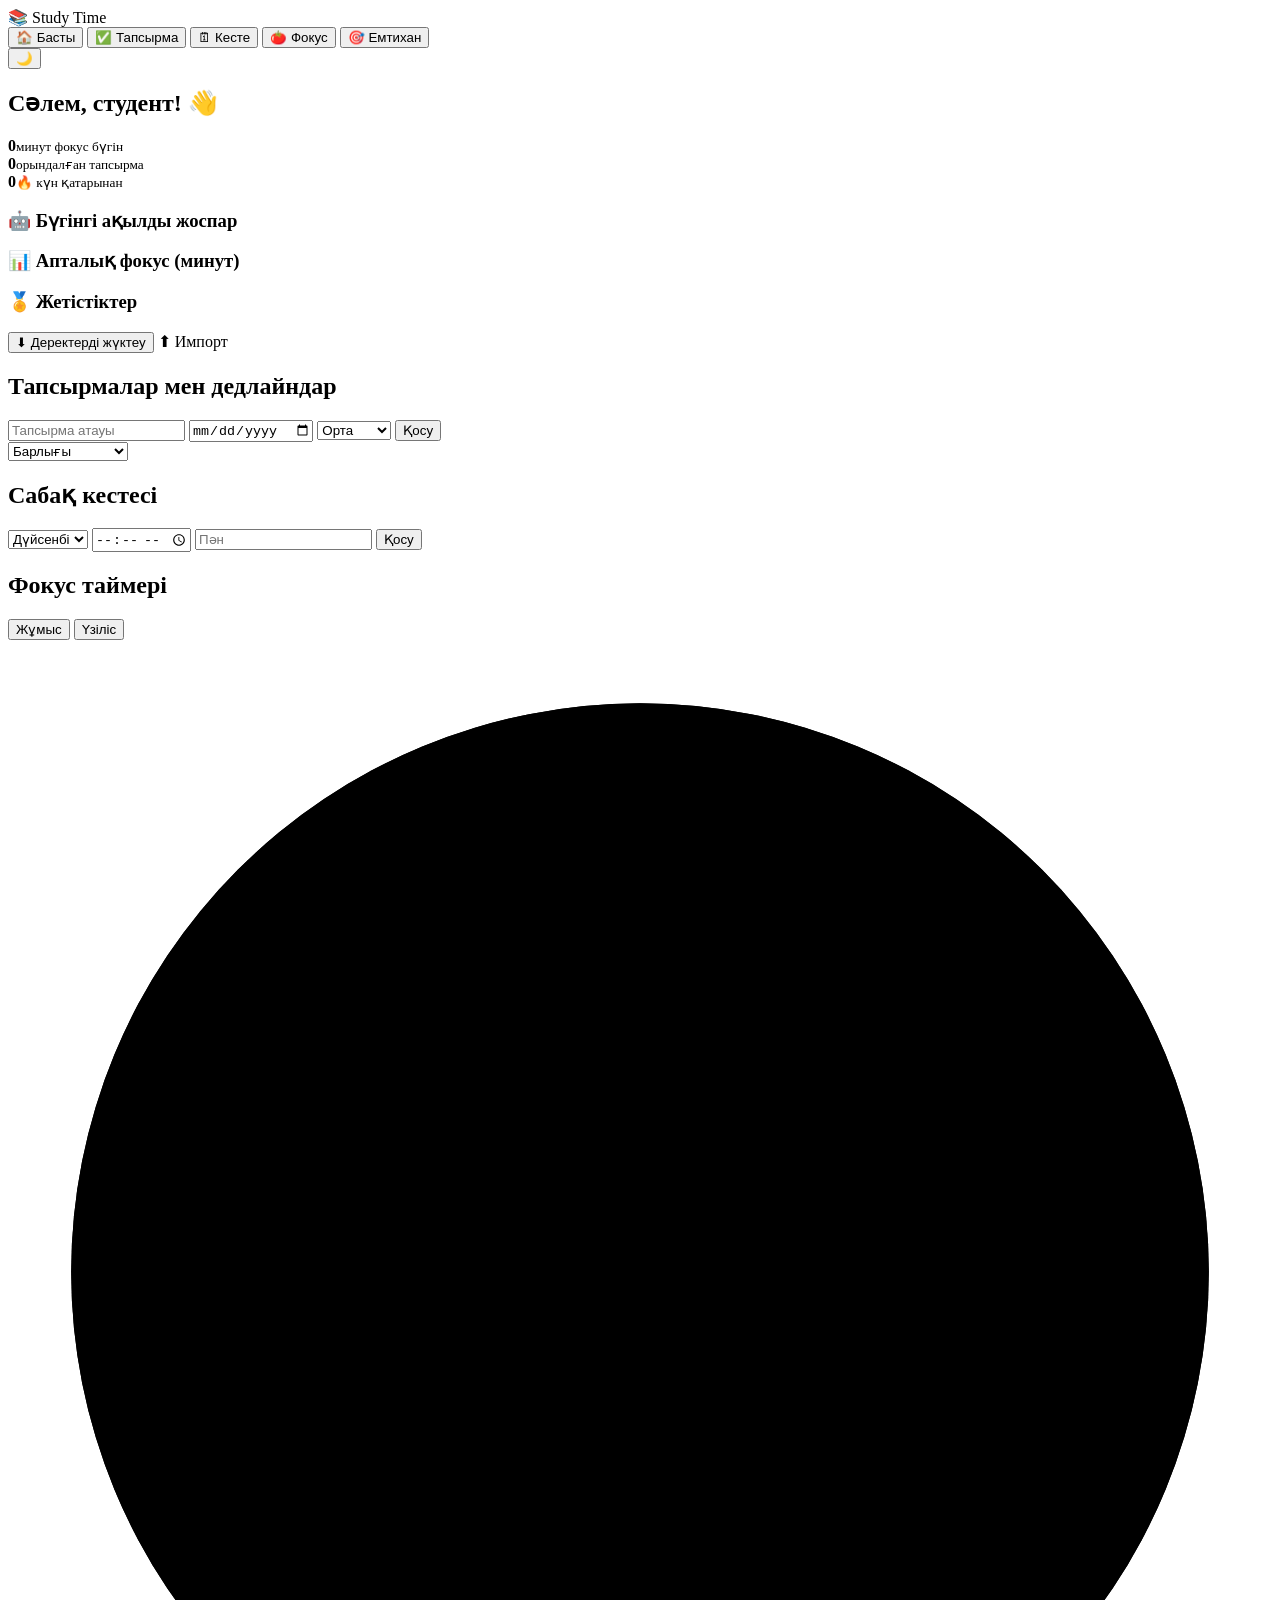
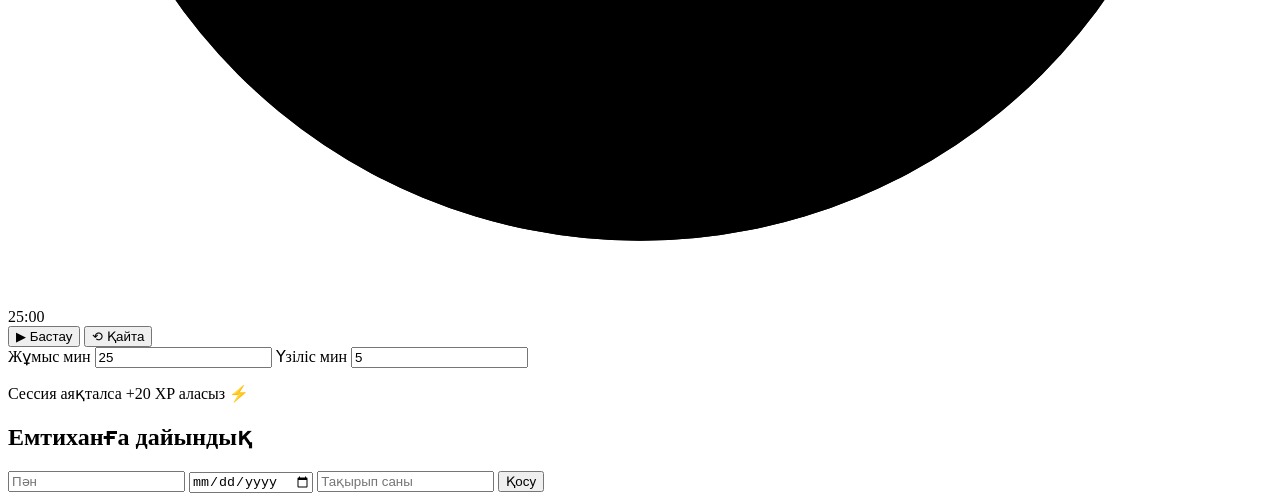
==== index (1).html @ 3151a00f "Add files via upload" ====
<!DOCTYPE html>
<html lang="kk">
<head>
<meta charset="UTF-8">
<meta name="viewport" content="width=device-width, initial-scale=1">
<title>Study Time 📚</title>
<link rel="stylesheet" href="style.css">
</head>
<body>
<aside>
  <div class="logo">📚 Study Time</div>
  <nav>
    <button data-t="home" class="on">🏠 <span>Басты</span></button>
    <button data-t="tasks">✅ <span>Тапсырма</span></button>
    <button data-t="sched">🗓 <span>Кесте</span></button>
    <button data-t="focus">🍅 <span>Фокус</span></button>
    <button data-t="exams">🎯 <span>Емтихан</span></button>
  </nav>
  <button id="theme" class="ghost">🌙</button>
</aside>

<main>
  <!-- Басты бет -->
  <section id="home" class="tab on">
    <div class="card hero">
      <div><h2>Сәлем, студент! 👋</h2><p id="lvl"></p></div>
      <div class="bar"><div id="xpbar"></div></div>
    </div>
    <div class="stats">
      <div class="card"><b id="sFocus">0</b><small>минут фокус бүгін</small></div>
      <div class="card"><b id="sDone">0</b><small>орындалған тапсырма</small></div>
      <div class="card"><b id="sStreak">0</b><small>🔥 күн қатарынан</small></div>
    </div>
    <div class="card"><h3>🤖 Бүгінгі ақылды жоспар</h3><ul id="plan"></ul></div>
    <div class="card"><h3>📊 Апталық фокус (минут)</h3><div id="chart"></div></div>
    <div class="card"><h3>🏅 Жетістіктер</h3><div id="badges"></div></div>
    <div class="row">
      <button id="exp" class="ghost">⬇ Деректерді жүктеу</button>
      <label class="btn ghost">⬆ Импорт<input type="file" id="imp" accept=".json" hidden></label>
    </div>
  </section>

  <!-- Тапсырмалар -->
  <section id="tasks" class="tab">
    <div class="card">
      <h2>Тапсырмалар мен дедлайндар</h2>
      <div class="row">
        <input id="tTitle" placeholder="Тапсырма атауы">
        <input id="tDate" type="date">
        <select id="tPrio"><option value="h">Жоғары</option><option value="m" selected>Орта</option><option value="l">Төмен</option></select>
        <button id="addTask">Қосу</button>
      </div>
      <select id="filter"><option value="all">Барлығы</option><option value="active">Орындалмаған</option><option value="done">Орындалған</option></select>
      <ul id="taskList"></ul>
    </div>
  </section>

  <!-- Кесте -->
  <section id="sched" class="tab">
    <div class="card">
      <h2>Сабақ кестесі</h2>
      <div class="row">
        <select id="sDay"><option>Дүйсенбі</option><option>Сейсенбі</option><option>Сәрсенбі</option><option>Бейсенбі</option><option>Жұма</option><option>Сенбі</option></select>
        <input id="sTime" type="time">
        <input id="sSub" placeholder="Пән">
        <button id="addLes">Қосу</button>
      </div>
      <div id="grid"></div>
    </div>
  </section>

  <!-- Фокус -->
  <section id="focus" class="tab">
    <div class="card center">
      <h2>Фокус таймері</h2>
      <div class="row center">
        <button class="mode on" data-m="w">Жұмыс</button>
        <button class="mode" data-m="b">Үзіліс</button>
      </div>
      <div class="ringbox">
        <svg viewBox="0 0 200 200"><circle class="rbg" cx="100" cy="100" r="90"/><circle id="ring" cx="100" cy="100" r="90" transform="rotate(-90 100 100)"/></svg>
        <div id="timer">25:00</div>
      </div>
      <div class="row center">
        <button id="start">▶ Бастау</button>
        <button id="reset" class="ghost">⟲ Қайта</button>
      </div>
      <div class="row center">
        <label>Жұмыс мин <input id="wMin" type="number" min="1" value="25"></label>
        <label>Үзіліс мин <input id="bMin" type="number" min="1" value="5"></label>
      </div>
      <p class="muted">Сессия аяқталса +20 XP аласыз ⚡</p>
    </div>
  </section>

  <!-- Емтихан -->
  <section id="exams" class="tab">
    <div class="card">
      <h2>Емтиханға дайындық</h2>
      <div class="row">
        <input id="eSub" placeholder="Пән">
        <input id="eDate" type="date">
        <input id="eTop" type="number" min="1" placeholder="Тақырып саны">
        <button id="addExam">Қосу</button>
      </div>
      <div id="examList"></div>
    </div>
  </section>
</main>
<div id="toast"></div>
<script src="script.js"></script>
</body>
</html>
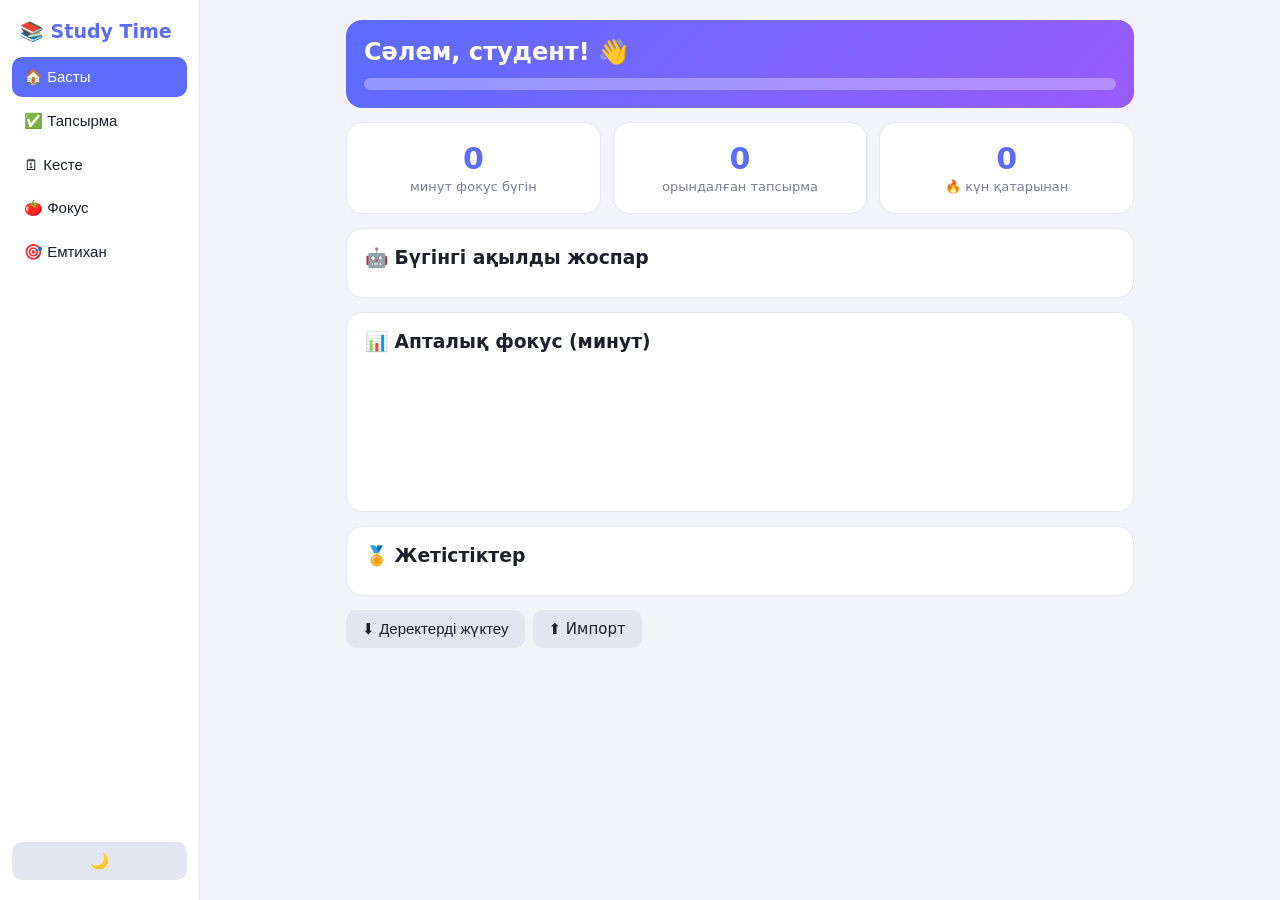
==== commit ab13521a: "Add files via upload" ====
--- a/index (1).html
+++ b/index (1).html
@@ -4,7 +4,7 @@
 <meta charset="UTF-8">
 <meta name="viewport" content="width=device-width, initial-scale=1">
 <title>Study Time 📚</title>
-<link rel="stylesheet" href="style.css">
+<link rel="stylesheet" href="app.css">
 </head>
 <body>
 <aside>
@@ -108,6 +108,6 @@
   </section>
 </main>
 <div id="toast"></div>
-<script src="script.js"></script>
+<script src="app.js"></script>
 </body>
 </html>
--- a/app.css
+++ b/app.css
@@ -0,0 +1,40 @@
+:root{--bg:#f3f4fa;--card:#fff;--tx:#1d1f2b;--mu:#7b7f93;--pr:#5b6cff;--br:#e3e5f1;--ok:#34c47c;--bad:#e5484d}
+[data-theme=dark]{--bg:#12141d;--card:#1c1f2e;--tx:#eceefb;--mu:#8e93ad;--br:#2b2f45}
+*{box-sizing:border-box;margin:0;padding:0}
+body{font-family:system-ui,sans-serif;background:var(--bg);color:var(--tx);display:flex;min-height:100vh}
+aside{width:200px;background:var(--card);border-right:1px solid var(--br);padding:20px 12px;display:flex;flex-direction:column;gap:14px;position:sticky;top:0;height:100vh}
+.logo{font-weight:800;font-size:19px;color:var(--pr);padding:0 8px}
+nav{display:flex;flex-direction:column;gap:4px;flex:1}
+nav button{background:none;color:var(--tx);text-align:left;padding:11px 12px}
+nav button.on{background:var(--pr);color:#fff}
+main{flex:1;max-width:820px;margin:0 auto;padding:20px 16px 90px}
+.tab{display:none;flex-direction:column;gap:14px}.tab.on{display:flex}
+.card{background:var(--card);border:1px solid var(--br);border-radius:16px;padding:18px}
+.hero{background:linear-gradient(135deg,#5b6cff,#9a5bff);color:#fff;border:0}
+.hero .bar{background:rgba(255,255,255,.3);margin-top:12px}
+h2{margin-bottom:12px}h3{margin-bottom:10px}
+.stats{display:grid;grid-template-columns:repeat(3,1fr);gap:12px}
+.stats .card{text-align:center}.stats b{display:block;font-size:30px;color:var(--pr)}
+small,.muted{color:var(--mu);font-size:13px}
+.row{display:flex;gap:8px;flex-wrap:wrap;margin-bottom:12px}.row.center{justify-content:center;align-items:center}
+input,select{padding:10px;border:1px solid var(--br);border-radius:10px;background:var(--bg);color:var(--tx);font-size:15px;flex:1;min-width:110px}
+button,.btn{padding:10px 16px;border:0;border-radius:10px;background:var(--pr);color:#fff;font-size:15px;cursor:pointer}
+button.ghost,.btn.ghost,.mode{background:var(--br);color:var(--tx)}.mode.on{background:var(--pr);color:#fff}
+.btn{display:inline-block}
+.bar{height:12px;background:var(--br);border-radius:99px;overflow:hidden}.bar div{height:100%;background:var(--ok);width:0;transition:width .4s}
+ul{list-style:none}li{display:flex;align-items:center;gap:10px;padding:10px 4px;border-bottom:1px solid var(--br)}
+li span{flex:1}li.done span{text-decoration:line-through;color:var(--mu)}li input[type=checkbox]{flex:none;min-width:0;width:18px;height:18px}
+.p{font-style:normal;font-size:12px;padding:2px 8px;border-radius:99px;background:var(--br)}.p.h{background:#ffe0e1;color:var(--bad)}.p.m{background:#fff1d6;color:#b7791f}.p.l{background:#dcf5e8;color:#1f8a55}
+.late{color:var(--bad);font-weight:700}.x{background:none;color:var(--bad);padding:4px 8px}
+#chart{display:flex;gap:10px;align-items:flex-end;height:130px}.col{flex:1;height:100%;display:flex;flex-direction:column;justify-content:flex-end;align-items:center;gap:4px}
+.col .bar2{width:100%;background:var(--pr);border-radius:6px 6px 0 0;min-height:3px;transition:height .4s}
+#badges{display:flex;flex-wrap:wrap;gap:8px}.b{padding:6px 12px;border-radius:99px;background:var(--br);opacity:.45;font-size:14px}.b.on{opacity:1;background:#fff1d6;color:#8a5a00}
+#grid{display:grid;grid-template-columns:repeat(auto-fit,minmax(190px,1fr));gap:10px}
+.day{background:var(--bg);border-radius:12px;padding:12px}.day h4{color:var(--pr);margin-bottom:6px}.les{display:flex;justify-content:space-between;font-size:14px;padding:3px 0}
+.center{text-align:center}.ringbox{position:relative;width:240px;margin:18px auto}
+#ring{fill:none;stroke:var(--pr);stroke-width:10;stroke-linecap:round;stroke-dasharray:565.5;stroke-dashoffset:0;transition:stroke-dashoffset .3s linear}.rbg{fill:none;stroke:var(--br);stroke-width:10}
+#timer{position:absolute;inset:0;display:flex;align-items:center;justify-content:center;font-size:52px;font-weight:700;font-variant-numeric:tabular-nums}
+label{display:flex;align-items:center;gap:6px;font-size:14px}label input{width:70px;min-width:0;flex:none}
+.ex{background:var(--bg);border-radius:12px;padding:14px;margin-bottom:10px}.ex .t{display:flex;justify-content:space-between;align-items:center;margin-bottom:8px}.ex .row{margin:10px 0 0;align-items:center}
+#toast{position:fixed;bottom:80px;left:50%;transform:translate(-50%,20px);background:#1d1f2b;color:#fff;padding:10px 18px;border-radius:99px;opacity:0;transition:.3s;pointer-events:none}#toast.show{opacity:1;transform:translate(-50%,0)}
+@media(max-width:700px){body{flex-direction:column}aside{width:100%;height:auto;position:fixed;bottom:0;top:auto;z-index:5;flex-direction:row;padding:6px;border-top:1px solid var(--br)}.logo,nav span{display:none}nav{flex-direction:row;justify-content:space-around}nav button{padding:10px 14px;font-size:20px}#theme{padding:8px}}
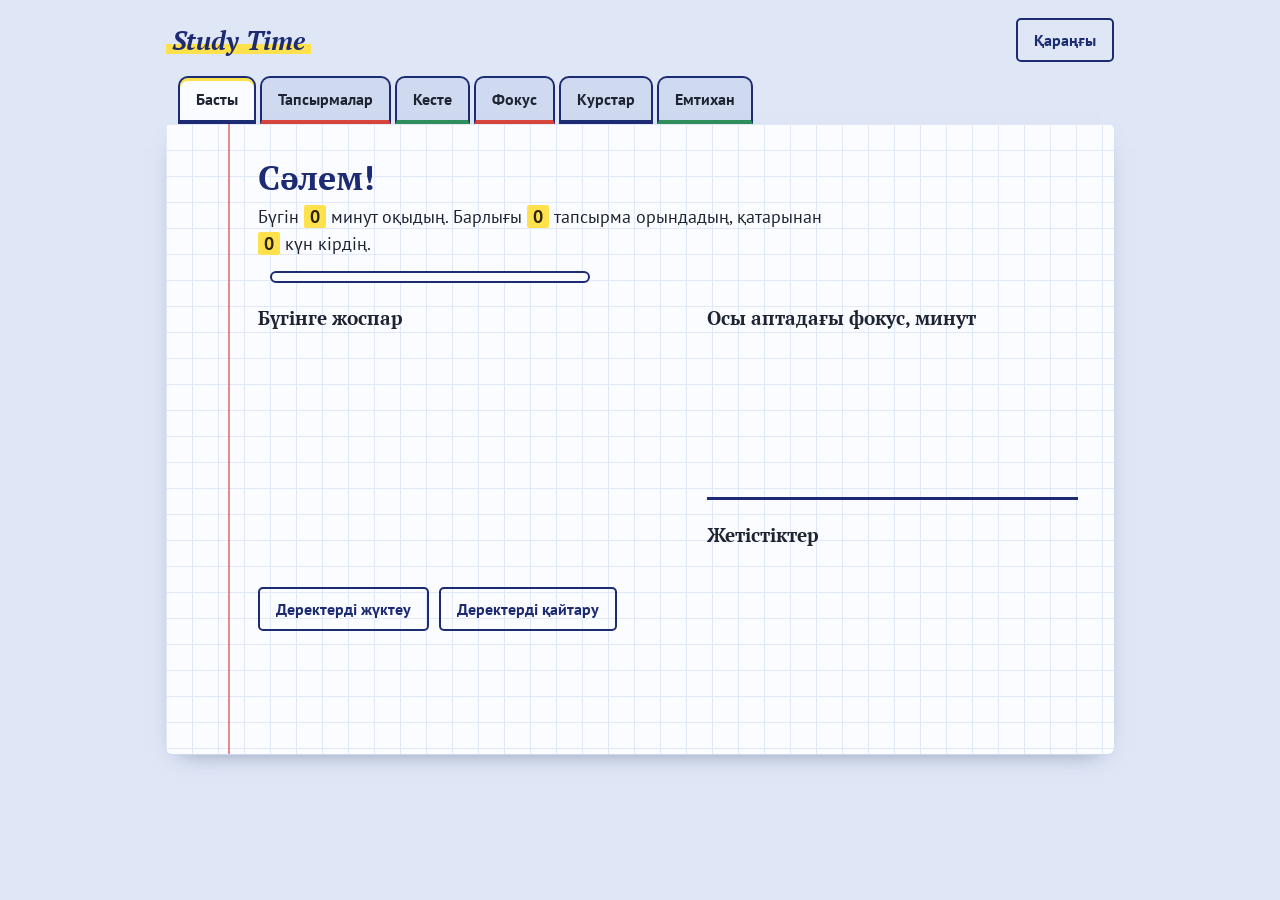
==== commit 251e506f: "Add files via upload" ====
--- a/index (1).html
+++ b/index (1).html
@@ -3,62 +3,65 @@
 <head>
 <meta charset="UTF-8">
 <meta name="viewport" content="width=device-width, initial-scale=1">
-<title>Study Time 📚</title>
+<title>Study Time</title>
+<link href="https://fonts.googleapis.com/css2?family=PT+Sans:wght@400;700&family=PT+Serif:ital,wght@0,700;1,700&display=swap" rel="stylesheet">
 <link rel="stylesheet" href="app.css">
 </head>
 <body>
-<aside>
-  <div class="logo">📚 Study Time</div>
+<div class="desk">
+  <header class="top">
+    <div class="logo">Study Time</div>
+    <button id="theme" class="ghost">Қараңғы</button>
+  </header>
   <nav>
-    <button data-t="home" class="on">🏠 <span>Басты</span></button>
-    <button data-t="tasks">✅ <span>Тапсырма</span></button>
-    <button data-t="sched">🗓 <span>Кесте</span></button>
-    <button data-t="focus">🍅 <span>Фокус</span></button>
-    <button data-t="exams">🎯 <span>Емтихан</span></button>
+    <button data-t="home" class="on">Басты</button>
+    <button data-t="tasks">Тапсырмалар</button>
+    <button data-t="sched">Кесте</button>
+    <button data-t="focus">Фокус</button>
+    <button data-t="courses">Курстар</button>
+    <button data-t="exams">Емтихан</button>
   </nav>
-  <button id="theme" class="ghost">🌙</button>
-</aside>
 
-<main>
-  <!-- Басты бет -->
-  <section id="home" class="tab on">
-    <div class="card hero">
-      <div><h2>Сәлем, студент! 👋</h2><p id="lvl"></p></div>
-      <div class="bar"><div id="xpbar"></div></div>
-    </div>
-    <div class="stats">
-      <div class="card"><b id="sFocus">0</b><small>минут фокус бүгін</small></div>
-      <div class="card"><b id="sDone">0</b><small>орындалған тапсырма</small></div>
-      <div class="card"><b id="sStreak">0</b><small>🔥 күн қатарынан</small></div>
-    </div>
-    <div class="card"><h3>🤖 Бүгінгі ақылды жоспар</h3><ul id="plan"></ul></div>
-    <div class="card"><h3>📊 Апталық фокус (минут)</h3><div id="chart"></div></div>
-    <div class="card"><h3>🏅 Жетістіктер</h3><div id="badges"></div></div>
-    <div class="row">
-      <button id="exp" class="ghost">⬇ Деректерді жүктеу</button>
-      <label class="btn ghost">⬆ Импорт<input type="file" id="imp" accept=".json" hidden></label>
-    </div>
-  </section>
+  <main class="sheet">
+    <section id="home" class="tab on">
+      <p class="date" id="today"></p>
+      <h1 id="hello">Сәлем!</h1>
+      <p class="sum">Бүгін <b id="sFocus">0</b> минут оқыдың. Барлығы <b id="sDone">0</b> тапсырма орындадың, қатарынан <b id="sStreak">0</b> күн кірдің.</p>
+      <div class="lvlrow"><span id="lvl"></span><div class="bar"><div id="xpbar"></div></div></div>
+      <div class="cols">
+        <div>
+          <h2>Бүгінге жоспар</h2>
+          <ul id="plan"></ul>
+        </div>
+        <div>
+          <h2>Осы аптадағы фокус, минут</h2>
+          <div id="chart"></div>
+          <h2>Жетістіктер</h2>
+          <div id="badges"></div>
+        </div>
+      </div>
+      <div class="row foot">
+        <button id="exp" class="ghost">Деректерді жүктеу</button>
+        <label class="btn ghost">Деректерді қайтару<input type="file" id="imp" accept=".json" hidden></label>
+      </div>
+    </section>
 
-  <!-- Тапсырмалар -->
-  <section id="tasks" class="tab">
-    <div class="card">
-      <h2>Тапсырмалар мен дедлайндар</h2>
+    <section id="tasks" class="tab">
+      <h1>Тапсырмалар</h1>
+      <p class="muted">Дедлайны бар істерді осында жаз, орындалғанын белгіле.</p>
       <div class="row">
-        <input id="tTitle" placeholder="Тапсырма атауы">
+        <input id="tTitle" placeholder="Не істеу керек?">
         <input id="tDate" type="date">
         <select id="tPrio"><option value="h">Жоғары</option><option value="m" selected>Орта</option><option value="l">Төмен</option></select>
         <button id="addTask">Қосу</button>
       </div>
       <select id="filter"><option value="all">Барлығы</option><option value="active">Орындалмаған</option><option value="done">Орындалған</option></select>
       <ul id="taskList"></ul>
-    </div>
-  </section>
+    </section>
 
-  <!-- Кесте -->
-  <section id="sched" class="tab">
-    <div class="card">
-      <h2>Сабақ кестесі</h2>
+    <section id="sched" class="tab">
+      <h1>Сабақ кестесі</h1>
+      <p class="muted">Күнді, уақытты және пәнді таңдап кестеге қос.</p>
       <div class="row">
         <select id="sDay"><option>Дүйсенбі</option><option>Сейсенбі</option><option>Сәрсенбі</option><option>Бейсенбі</option><option>Жұма</option><option>Сенбі</option></select>
         <input id="sTime" type="time">
@@ -66,13 +69,11 @@
         <button id="addLes">Қосу</button>
       </div>
       <div id="grid"></div>
-    </div>
-  </section>
+    </section>
 
-  <!-- Фокус -->
-  <section id="focus" class="tab">
-    <div class="card center">
-      <h2>Фокус таймері</h2>
+    <section id="focus" class="tab">
+      <h1>Фокус</h1>
+      <p class="muted">Бір сессия аяқталса, 20 XP аласың.</p>
       <div class="row center">
         <button class="mode on" data-m="w">Жұмыс</button>
         <button class="mode" data-m="b">Үзіліс</button>
@@ -86,17 +87,20 @@
         <button id="reset" class="ghost">⟲ Қайта</button>
       </div>
       <div class="row center">
-        <label>Жұмыс мин <input id="wMin" type="number" min="1" value="25"></label>
-        <label>Үзіліс мин <input id="bMin" type="number" min="1" value="5"></label>
+        <label>Жұмыс, мин <input id="wMin" type="number" min="1" value="25"></label>
+        <label>Үзіліс, мин <input id="bMin" type="number" min="1" value="5"></label>
       </div>
-      <p class="muted">Сессия аяқталса +20 XP аласыз ⚡</p>
-    </div>
-  </section>
+    </section>
 
-  <!-- Емтихан -->
-  <section id="exams" class="tab">
-    <div class="card">
-      <h2>Емтиханға дайындық</h2>
+    <section id="courses" class="tab">
+      <h1>Тіл курстары</h1>
+      <p class="muted">Тілді таңда, сөздерді карточкамен үйрен, сосын тест тапсыр.</p>
+      <div id="courseView"></div>
+    </section>
+
+    <section id="exams" class="tab">
+      <h1>Емтиханға дайындық</h1>
+      <p class="muted">Тақырып санын жаз, әр үйренген тақырыпты белгіле.</p>
       <div class="row">
         <input id="eSub" placeholder="Пән">
         <input id="eDate" type="date">
@@ -104,9 +108,9 @@
         <button id="addExam">Қосу</button>
       </div>
       <div id="examList"></div>
-    </div>
-  </section>
-</main>
+    </section>
+  </main>
+</div>
 <div id="toast"></div>
 <script src="app.js"></script>
 </body>
--- a/app.css
+++ b/app.css
@@ -1,40 +1,66 @@
-:root{--bg:#f3f4fa;--card:#fff;--tx:#1d1f2b;--mu:#7b7f93;--pr:#5b6cff;--br:#e3e5f1;--ok:#34c47c;--bad:#e5484d}
-[data-theme=dark]{--bg:#12141d;--card:#1c1f2e;--tx:#eceefb;--mu:#8e93ad;--br:#2b2f45}
+:root{--desk:#dfe7f7;--paper:#fbfcff;--grid:#e1e9f8;--line:#cfdaf0;--ink:#1d2b73;--on:#fff;--text:#1f2433;--pencil:#667089;--hl:#ffe14d;--red:#d8453d;--green:#2f8f5b}
+[data-theme=dark]{--desk:#0a0f1d;--paper:#111a2e;--grid:#1a2745;--line:#26335a;--ink:#a9bcff;--on:#0a0f1d;--text:#e8ecfa;--pencil:#8c95b0;--red:#ff7a70;--green:#5fd29a}
 *{box-sizing:border-box;margin:0;padding:0}
-body{font-family:system-ui,sans-serif;background:var(--bg);color:var(--tx);display:flex;min-height:100vh}
-aside{width:200px;background:var(--card);border-right:1px solid var(--br);padding:20px 12px;display:flex;flex-direction:column;gap:14px;position:sticky;top:0;height:100vh}
-.logo{font-weight:800;font-size:19px;color:var(--pr);padding:0 8px}
-nav{display:flex;flex-direction:column;gap:4px;flex:1}
-nav button{background:none;color:var(--tx);text-align:left;padding:11px 12px}
-nav button.on{background:var(--pr);color:#fff}
-main{flex:1;max-width:820px;margin:0 auto;padding:20px 16px 90px}
-.tab{display:none;flex-direction:column;gap:14px}.tab.on{display:flex}
-.card{background:var(--card);border:1px solid var(--br);border-radius:16px;padding:18px}
-.hero{background:linear-gradient(135deg,#5b6cff,#9a5bff);color:#fff;border:0}
-.hero .bar{background:rgba(255,255,255,.3);margin-top:12px}
-h2{margin-bottom:12px}h3{margin-bottom:10px}
-.stats{display:grid;grid-template-columns:repeat(3,1fr);gap:12px}
-.stats .card{text-align:center}.stats b{display:block;font-size:30px;color:var(--pr)}
-small,.muted{color:var(--mu);font-size:13px}
-.row{display:flex;gap:8px;flex-wrap:wrap;margin-bottom:12px}.row.center{justify-content:center;align-items:center}
-input,select{padding:10px;border:1px solid var(--br);border-radius:10px;background:var(--bg);color:var(--tx);font-size:15px;flex:1;min-width:110px}
-button,.btn{padding:10px 16px;border:0;border-radius:10px;background:var(--pr);color:#fff;font-size:15px;cursor:pointer}
-button.ghost,.btn.ghost,.mode{background:var(--br);color:var(--tx)}.mode.on{background:var(--pr);color:#fff}
+body{font:16px/1.5 "PT Sans",system-ui,sans-serif;background:var(--desk);color:var(--text)}
+.desk{max-width:980px;margin:0 auto;padding:18px 16px 40px}
+.top{display:flex;justify-content:space-between;align-items:center;margin-bottom:14px}
+.logo{font:italic 700 26px "PT Serif",Georgia,serif;color:var(--ink);background:linear-gradient(transparent 62%,var(--hl) 62% 90%,transparent 90%);padding:0 6px}
+nav{display:flex;gap:4px;padding-left:12px}
+nav button{background:var(--line);color:var(--text);border-radius:10px 10px 0 0;padding:9px 16px;border-bottom:4px solid var(--ink)}
+nav button:nth-child(2n){border-bottom-color:var(--red)}nav button:nth-child(3n){border-bottom-color:var(--green)}
+nav button.on{background:var(--paper);box-shadow:inset 0 3px 0 var(--hl);font-weight:700}
+.sheet{position:relative;background-color:var(--paper);background-image:linear-gradient(var(--grid) 1px,transparent 1px),linear-gradient(90deg,var(--grid) 1px,transparent 1px);background-size:26px 26px;border-radius:3px 6px 6px 6px;box-shadow:0 1px 0 var(--line),0 10px 24px -14px rgba(10,20,60,.5);padding:34px 36px 40px 92px;min-height:70vh}
+.sheet::before{content:"";position:absolute;left:62px;top:0;bottom:0;width:2px;background:var(--red);opacity:.6}
+.tab{display:none}.tab.on{display:block}
+h1{font:700 34px/1.15 "PT Serif",Georgia,serif;color:var(--ink);margin-bottom:6px}
+h2{font:700 19px "PT Serif",Georgia,serif;margin:22px 0 10px}
+.date{color:var(--red);font-weight:700;text-transform:capitalize}
+.sum{font-size:18px;max-width:58ch;margin:6px 0 14px}.sum b{background:var(--hl);color:#2b2400;padding:0 6px;border-radius:2px}
+.lvlrow{display:flex;align-items:center;gap:12px;color:var(--pencil);font-weight:700}.lvlrow .bar{flex:1;max-width:320px}
+.cols{display:grid;grid-template-columns:1.1fr 1fr;gap:12px 40px}
+.muted,small{color:var(--pencil);font-size:14px}.muted{margin-bottom:16px}
+.row{display:flex;gap:10px;flex-wrap:wrap;margin:14px 0}.row.center{justify-content:center;align-items:center}.foot{margin-top:30px}
+input,select{font:inherit;color:var(--text);background:transparent;border:0;border-bottom:2px solid var(--ink);padding:8px 4px;flex:1;min-width:120px;border-radius:0}
+input:focus-visible,select:focus-visible,button:focus-visible{outline:3px solid var(--hl);outline-offset:2px}
+button,.btn{font:inherit;font-weight:700;cursor:pointer;background:var(--ink);color:var(--on);border:2px solid var(--ink);border-radius:5px;padding:8px 16px}
+button:active{transform:translateY(1px)}
+button.ghost,.btn.ghost,.mode{background:transparent;color:var(--ink)}.mode.on{background:var(--ink);color:var(--on)}
 .btn{display:inline-block}
-.bar{height:12px;background:var(--br);border-radius:99px;overflow:hidden}.bar div{height:100%;background:var(--ok);width:0;transition:width .4s}
-ul{list-style:none}li{display:flex;align-items:center;gap:10px;padding:10px 4px;border-bottom:1px solid var(--br)}
-li span{flex:1}li.done span{text-decoration:line-through;color:var(--mu)}li input[type=checkbox]{flex:none;min-width:0;width:18px;height:18px}
-.p{font-style:normal;font-size:12px;padding:2px 8px;border-radius:99px;background:var(--br)}.p.h{background:#ffe0e1;color:var(--bad)}.p.m{background:#fff1d6;color:#b7791f}.p.l{background:#dcf5e8;color:#1f8a55}
-.late{color:var(--bad);font-weight:700}.x{background:none;color:var(--bad);padding:4px 8px}
-#chart{display:flex;gap:10px;align-items:flex-end;height:130px}.col{flex:1;height:100%;display:flex;flex-direction:column;justify-content:flex-end;align-items:center;gap:4px}
-.col .bar2{width:100%;background:var(--pr);border-radius:6px 6px 0 0;min-height:3px;transition:height .4s}
-#badges{display:flex;flex-wrap:wrap;gap:8px}.b{padding:6px 12px;border-radius:99px;background:var(--br);opacity:.45;font-size:14px}.b.on{opacity:1;background:#fff1d6;color:#8a5a00}
-#grid{display:grid;grid-template-columns:repeat(auto-fit,minmax(190px,1fr));gap:10px}
-.day{background:var(--bg);border-radius:12px;padding:12px}.day h4{color:var(--pr);margin-bottom:6px}.les{display:flex;justify-content:space-between;font-size:14px;padding:3px 0}
-.center{text-align:center}.ringbox{position:relative;width:240px;margin:18px auto}
-#ring{fill:none;stroke:var(--pr);stroke-width:10;stroke-linecap:round;stroke-dasharray:565.5;stroke-dashoffset:0;transition:stroke-dashoffset .3s linear}.rbg{fill:none;stroke:var(--br);stroke-width:10}
-#timer{position:absolute;inset:0;display:flex;align-items:center;justify-content:center;font-size:52px;font-weight:700;font-variant-numeric:tabular-nums}
-label{display:flex;align-items:center;gap:6px;font-size:14px}label input{width:70px;min-width:0;flex:none}
-.ex{background:var(--bg);border-radius:12px;padding:14px;margin-bottom:10px}.ex .t{display:flex;justify-content:space-between;align-items:center;margin-bottom:8px}.ex .row{margin:10px 0 0;align-items:center}
-#toast{position:fixed;bottom:80px;left:50%;transform:translate(-50%,20px);background:#1d1f2b;color:#fff;padding:10px 18px;border-radius:99px;opacity:0;transition:.3s;pointer-events:none}#toast.show{opacity:1;transform:translate(-50%,0)}
-@media(max-width:700px){body{flex-direction:column}aside{width:100%;height:auto;position:fixed;bottom:0;top:auto;z-index:5;flex-direction:row;padding:6px;border-top:1px solid var(--br)}.logo,nav span{display:none}nav{flex-direction:row;justify-content:space-around}nav button{padding:10px 14px;font-size:20px}#theme{padding:8px}}
+.bar{height:12px;border:2px solid var(--ink);border-radius:99px;overflow:hidden;background:var(--paper)}.bar div{height:100%;width:0;background:repeating-linear-gradient(135deg,var(--ink) 0 4px,var(--hl) 4px 8px);transition:width .4s}
+ul{list-style:none}
+li{display:flex;align-items:center;gap:12px;min-height:44px;padding:6px 2px;border-bottom:1px solid var(--line)}li span{flex:1}
+li.done span{text-decoration:line-through;text-decoration-color:var(--red);text-decoration-thickness:2px;color:var(--pencil)}
+li input[type=checkbox]{appearance:none;flex:none;min-width:0;width:22px;height:22px;border:2px solid var(--ink);border-radius:4px;padding:0;cursor:pointer;background:var(--paper)}
+li input[type=checkbox]:checked{background:var(--ink) url("data:image/svg+xml,%3Csvg xmlns='http://www.w3.org/2000/svg' viewBox='0 0 16 16'%3E%3Cpath d='M3 8.5l3.2 3L13 4.5' fill='none' stroke='white' stroke-width='2.4'/%3E%3C/svg%3E") center/16px no-repeat}
+.p{font-style:normal;font-size:13px;padding:1px 7px;border-radius:2px}.p.h{background:var(--hl);color:#2b2400;font-weight:700}.p.m{color:var(--ink)}.p.l{color:var(--pencil)}
+.late{color:var(--red);font-weight:700}.x{background:none;border:0;color:var(--red);padding:2px 8px;font-size:16px}
+#chart{display:flex;gap:10px;align-items:flex-end;height:160px;border-bottom:3px solid var(--ink);padding:0 4px}
+.col{flex:1;height:100%;display:flex;flex-direction:column;justify-content:flex-end;align-items:center;gap:3px}
+.bar2{width:100%;min-height:3px;border:2px solid var(--ink);border-bottom:0;background:repeating-linear-gradient(135deg,var(--ink) 0 2px,transparent 2px 7px);transition:height .4s}
+#badges{display:flex;flex-wrap:wrap;gap:10px}
+.b{padding:5px 12px;border:2px dashed var(--pencil);border-radius:99px;color:var(--pencil);font-size:14px}
+.b.on{border:2px solid var(--ink);background:var(--hl);color:#2b2400;font-weight:700;transform:rotate(-2deg)}.b.on:nth-child(even){transform:rotate(1.6deg)}
+#grid{display:grid;grid-template-columns:repeat(auto-fit,minmax(200px,1fr));gap:16px}
+.day{border:2px solid var(--ink);background:var(--paper);border-radius:3px}.day h4{background:var(--ink);color:var(--on);padding:6px 12px;font-family:"PT Serif",Georgia,serif}
+.les{display:flex;justify-content:space-between;align-items:center;padding:5px 12px;border-bottom:1px solid var(--line);font-size:15px}.day:empty{display:none}
+.center{text-align:center}
+.ringbox{position:relative;width:250px;margin:20px auto}
+#ring{fill:none;stroke:var(--ink);stroke-width:9;stroke-linecap:round;stroke-dasharray:565.5;transition:stroke-dashoffset .3s linear}
+.rbg{fill:none;stroke:var(--line);stroke-width:9;stroke-dasharray:2 9.9}
+#timer{position:absolute;inset:0;display:flex;align-items:center;justify-content:center;font:700 54px "PT Serif",Georgia,serif;font-variant-numeric:tabular-nums;color:var(--ink)}
+label{display:flex;align-items:center;gap:8px;font-size:15px}label input{width:70px;min-width:0;flex:none;text-align:center}
+.ex{border:2px solid var(--ink);background:var(--paper);padding:14px 16px;margin-bottom:16px;border-radius:3px;box-shadow:5px 5px 0 var(--hl)}
+.ex .t{display:flex;justify-content:space-between;align-items:center;gap:10px;margin-bottom:10px}.ex .t b{flex:1;font:700 19px "PT Serif",Georgia,serif}.ex .row{margin:10px 0 0;align-items:center}
+#courseView{display:flex;flex-direction:column;gap:14px}
+.lang{background:var(--paper);border:2px solid var(--ink);border-left:16px solid var(--ink);border-radius:3px;padding:14px 16px;cursor:pointer;display:flex;flex-direction:column;gap:8px;font-size:18px}
+.lang:nth-child(2){border-left-color:var(--red)}.lang:nth-child(3){border-left-color:var(--green)}.lang:hover{box-shadow:5px 5px 0 var(--hl)}
+.les2{display:flex;justify-content:space-between;align-items:center;gap:10px;flex-wrap:wrap;padding:10px 4px;border-bottom:1px solid var(--line)}.les2 span{flex:1}
+.flash{min-height:170px;display:flex;flex-direction:column;align-items:center;justify-content:center;gap:6px;text-align:center;cursor:pointer;font:700 36px "PT Serif",Georgia,serif;color:var(--ink);background:#fff repeating-linear-gradient(transparent 0 31px,var(--line) 31px 32px);border:2px solid var(--ink);border-top:6px solid var(--red);border-radius:3px;box-shadow:5px 5px 0 var(--hl)}
+[data-theme=dark] .flash{background-color:var(--paper)}
+.opt{background:var(--paper);color:var(--text);text-align:left;font-weight:400}.opt.ok{background:var(--green);border-color:var(--green);color:#fff}.opt.bad{background:var(--red);border-color:var(--red);color:#fff}
+#toast{position:fixed;bottom:84px;left:50%;transform:translate(-50%,14px);background:var(--hl);color:#2b2400;border:2px solid #2b2400;font-weight:700;padding:8px 18px;border-radius:4px;opacity:0;transition:.25s;pointer-events:none;z-index:9}#toast.show{opacity:1;transform:translate(-50%,0)}
+@media(max-width:720px){.desk{padding:10px 8px 80px}.top{padding:0 6px}
+nav{position:fixed;bottom:0;left:0;right:0;z-index:8;background:var(--paper);border-top:2px solid var(--ink);padding:4px;gap:0;justify-content:space-around}
+nav button{background:none;border:0;border-radius:6px;padding:10px 6px;font-size:13px}nav button.on{background:var(--hl);color:#2b2400;box-shadow:none}
+.sheet{padding:24px 16px 32px 34px}.sheet::before{left:18px}.cols{grid-template-columns:1fr}h1{font-size:28px}}
+@media(prefers-reduced-motion:reduce){*{transition:none!important}}
